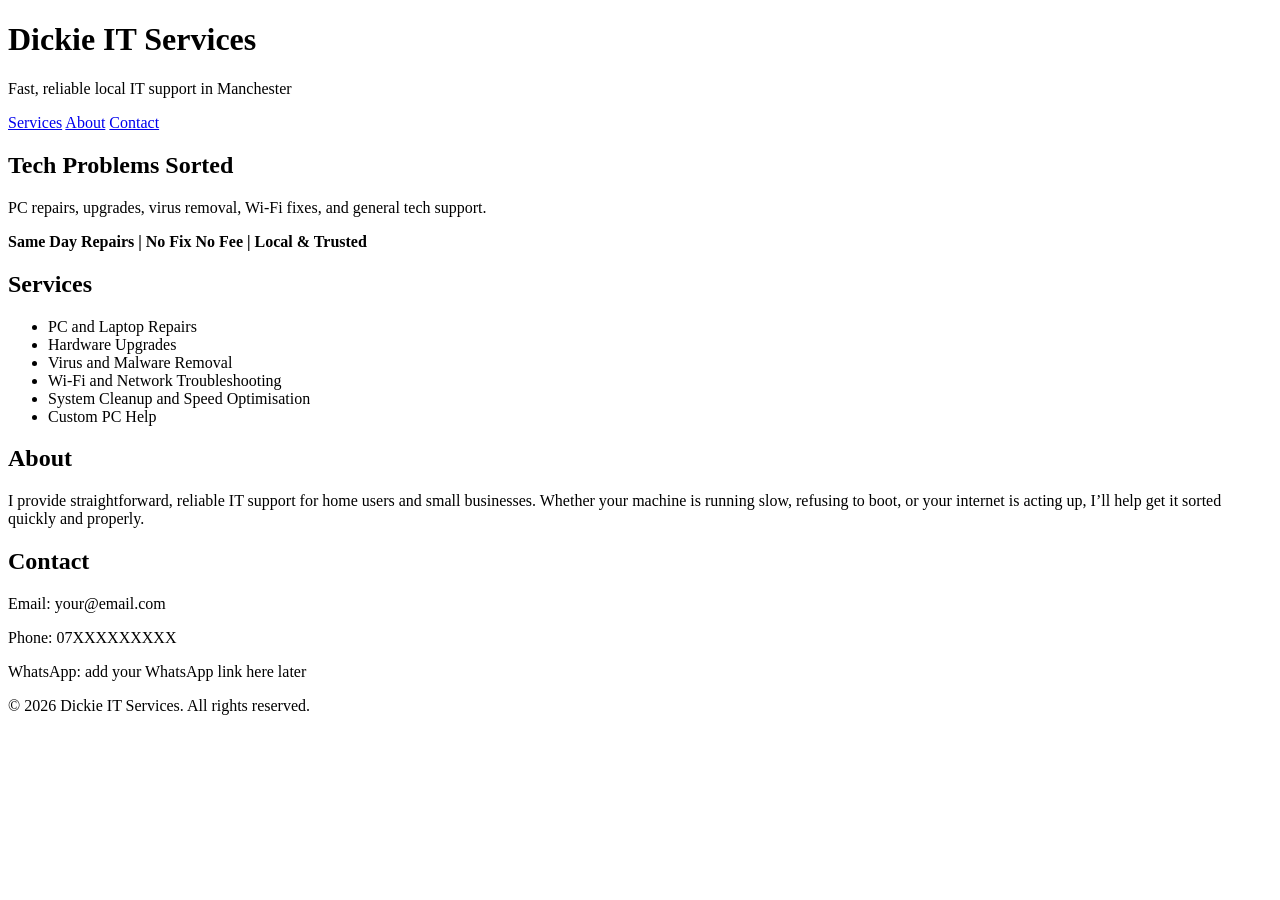
==== index.html @ 8aa9cd37 "Add files via upload" ====
<!DOCTYPE html>
<html lang="en">
<head>
    <meta charset="UTF-8">
    <meta name="viewport" content="width=device-width, initial-scale=1.0">
    <title>Dickie IT Services</title>
    <link rel="stylesheet" href="style.css">
</head>
<body>

    <header>
        <h1>Dickie IT Services</h1>
        <p>Fast, reliable local IT support in Manchester</p>
    </header>

    <nav>
        <a href="#services">Services</a>
        <a href="#about">About</a>
        <a href="#contact">Contact</a>
    </nav>

    <section class="hero">
        <h2>Tech Problems Sorted</h2>
        <p>PC repairs, upgrades, virus removal, Wi-Fi fixes, and general tech support.</p>
        <p><strong>Same Day Repairs | No Fix No Fee | Local & Trusted</strong></p>
    </section>

    <section id="services">
        <h2>Services</h2>
        <ul>
            <li>PC and Laptop Repairs</li>
            <li>Hardware Upgrades</li>
            <li>Virus and Malware Removal</li>
            <li>Wi-Fi and Network Troubleshooting</li>
            <li>System Cleanup and Speed Optimisation</li>
            <li>Custom PC Help</li>
        </ul>
    </section>

    <section id="about">
        <h2>About</h2>
        <p>
            I provide straightforward, reliable IT support for home users and small businesses.
            Whether your machine is running slow, refusing to boot, or your internet is acting up,
            I’ll help get it sorted quickly and properly.
        </p>
    </section>

    <section id="contact">
        <h2>Contact</h2>
        <p>Email: your@email.com</p>
        <p>Phone: 07XXXXXXXXX</p>
        <p>WhatsApp: add your WhatsApp link here later</p>
    </section>

    <footer>
        <p>© 2026 Dickie IT Services. All rights reserved.</p>
    </footer>

    <script src="script.js"></script>
</body>
</html>
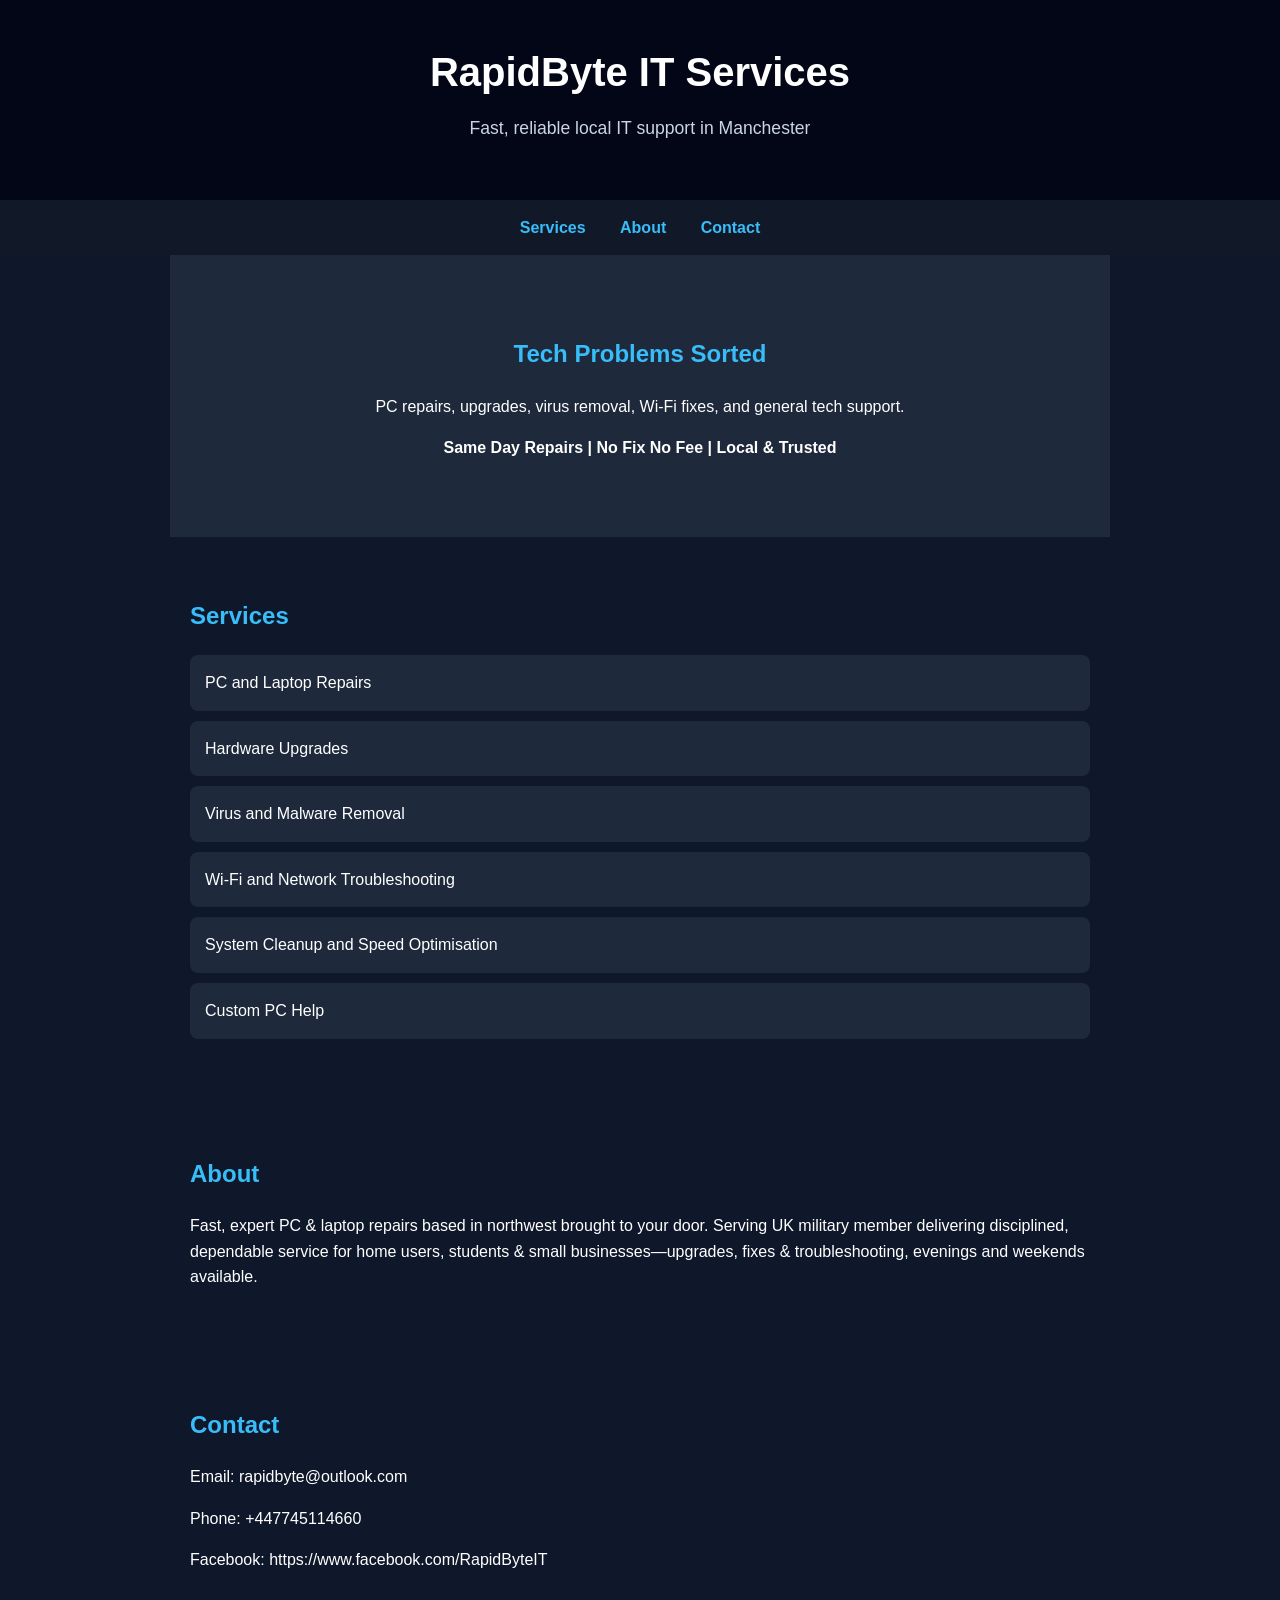
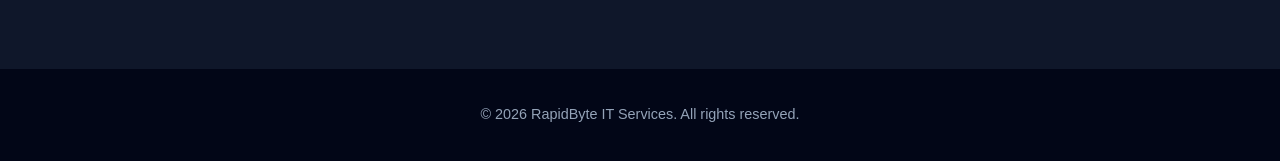
==== commit bdcfc14a: "Add files via upload" ====
--- a/index.html
+++ b/index.html
@@ -3,13 +3,13 @@
 <head>
     <meta charset="UTF-8">
     <meta name="viewport" content="width=device-width, initial-scale=1.0">
-    <title>Dickie IT Services</title>
+    <title>RapidByte IT Services</title>
     <link rel="stylesheet" href="style.css">
 </head>
 <body>
 
     <header>
-        <h1>Dickie IT Services</h1>
+        <h1>RapidByte IT Services</h1>
         <p>Fast, reliable local IT support in Manchester</p>
     </header>
 
@@ -40,21 +40,22 @@
     <section id="about">
         <h2>About</h2>
         <p>
-            I provide straightforward, reliable IT support for home users and small businesses.
-            Whether your machine is running slow, refusing to boot, or your internet is acting up,
-            I’ll help get it sorted quickly and properly.
+            Fast, expert PC & laptop repairs based in northwest brought to your door. 
+            Serving UK military member delivering disciplined, dependable service for home users, 
+            students & small businesses—upgrades, fixes & troubleshooting, evenings and weekends available.
+
         </p>
     </section>
 
-    <section id="contact">
+    <section id="contact us">
         <h2>Contact</h2>
-        <p>Email: your@email.com</p>
-        <p>Phone: 07XXXXXXXXX</p>
-        <p>WhatsApp: add your WhatsApp link here later</p>
+        <p>Email: rapidbyte@outlook.com</p>
+        <p>Phone: +447745114660</p>
+        <p>Facebook: https://www.facebook.com/RapidByteIT</p>
     </section>
 
     <footer>
-        <p>© 2026 Dickie IT Services. All rights reserved.</p>
+        <p>© 2026 RapidByte IT Services. All rights reserved.</p>
     </footer>
 
     <script src="script.js"></script>
--- a/style.css
+++ b/style.css
@@ -0,0 +1,83 @@
+body {
+    margin: 0;
+    font-family: Arial, sans-serif;
+    background-color: #0f172a;
+    color: white;
+    line-height: 1.6;
+}
+
+header {
+    background-color: #020617;
+    text-align: center;
+    padding: 40px 20px;
+}
+
+header h1 {
+    margin: 0;
+    font-size: 2.5rem;
+}
+
+header p {
+    margin-top: 10px;
+    font-size: 1.1rem;
+    color: #cbd5e1;
+}
+
+nav {
+    background-color: #111827;
+    text-align: center;
+    padding: 15px;
+}
+
+nav a {
+    color: #38bdf8;
+    text-decoration: none;
+    margin: 0 15px;
+    font-weight: bold;
+}
+
+nav a:hover {
+    text-decoration: underline;
+}
+
+.hero {
+    text-align: center;
+    padding: 60px 20px;
+    background-color: #1e293b;
+}
+
+section {
+    padding: 40px 20px;
+    max-width: 900px;
+    margin: auto;
+}
+
+h2 {
+    color: #38bdf8;
+    margin-bottom: 20px;
+}
+
+ul {
+    list-style: none;
+    padding: 0;
+}
+
+ul li {
+    background-color: #1e293b;
+    margin: 10px 0;
+    padding: 15px;
+    border-radius: 8px;
+}
+
+#contact p {
+    margin: 8px 0;
+}
+
+footer {
+    background-color: #020617;
+    text-align: center;
+    padding: 20px;
+    margin-top: 40px;
+    color: #94a3b8;
+    font-size: 0.9rem;
+}
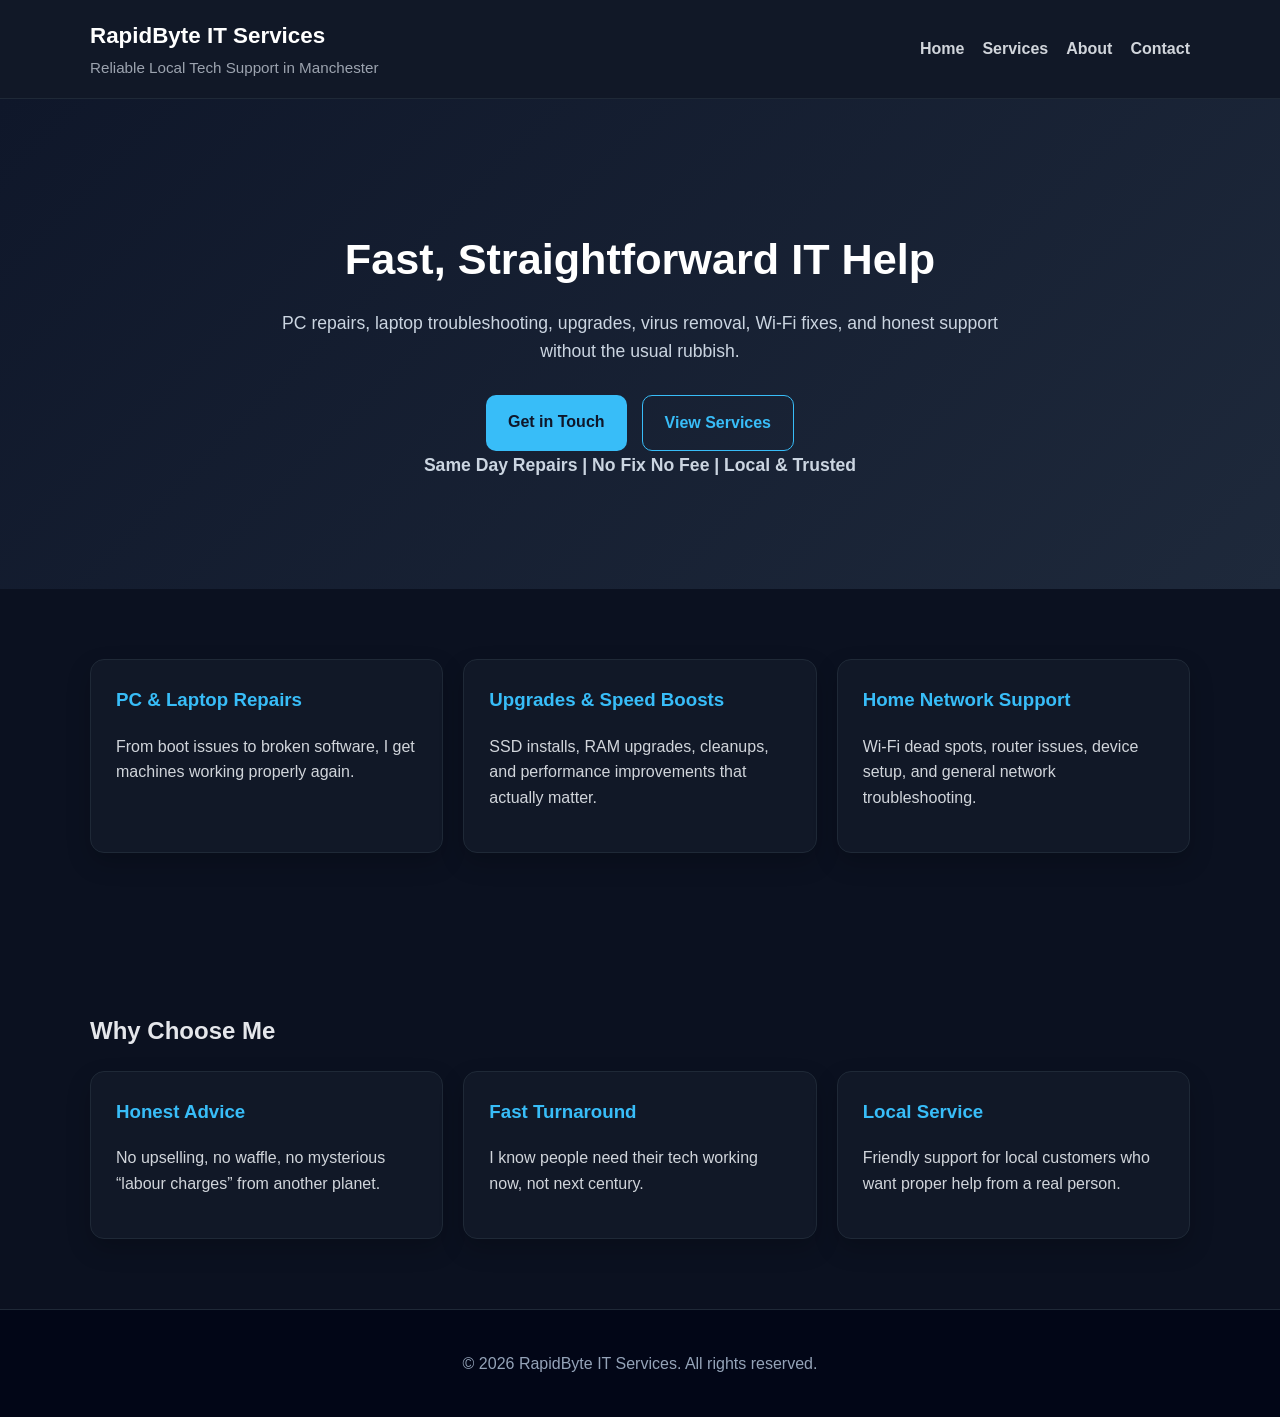
==== commit 333ed22c: "new" ====
--- a/index.html
+++ b/index.html
@@ -3,59 +3,85 @@
 <head>
     <meta charset="UTF-8">
     <meta name="viewport" content="width=device-width, initial-scale=1.0">
-    <title>RapidByte IT Services</title>
+    <title>RapidByte IT Services | Home</title>
     <link rel="stylesheet" href="style.css">
 </head>
 <body>
 
-    <header>
-        <h1>RapidByte IT Services</h1>
-        <p>Fast, reliable local IT support in Manchester</p>
+    <header class="site-header">
+        <div class="container nav-container">
+            <div class="brand">
+                <div>
+                    <h1>RapidByte IT Services</h1>
+                    <p class="tagline">Reliable Local Tech Support in Manchester</p>
+                </div>
+            </div>
+
+            <nav>
+                <a href="index.html">Home</a>
+                <a href="services.html">Services</a>
+                <a href="about.html">About</a>
+                <a href="contact.html">Contact</a>
+            </nav>
+        </div>
     </header>
 
-    <nav>
-        <a href="#services">Services</a>
-        <a href="#about">About</a>
-        <a href="#contact">Contact</a>
-    </nav>
-
     <section class="hero">
-        <h2>Tech Problems Sorted</h2>
-        <p>PC repairs, upgrades, virus removal, Wi-Fi fixes, and general tech support.</p>
-        <p><strong>Same Day Repairs | No Fix No Fee | Local & Trusted</strong></p>
+        <div class="container">
+            <h2>Fast, Straightforward IT Help</h2>
+            <p>
+                PC repairs, laptop troubleshooting, upgrades, virus removal, Wi-Fi fixes,
+                and honest support without the usual rubbish.
+            </p>
+            <div class="hero-buttons">
+                <a href="contact.html" class="btn btn-primary">Get in Touch</a>
+                <a href="services.html" class="btn btn-secondary">View Services</a>
+            </div>
+            <p class="trust-text">Same Day Repairs | No Fix No Fee | Local & Trusted</p>
+        </div>
     </section>
 
-    <section id="services">
-        <h2>Services</h2>
-        <ul>
-            <li>PC and Laptop Repairs</li>
-            <li>Hardware Upgrades</li>
-            <li>Virus and Malware Removal</li>
-            <li>Wi-Fi and Network Troubleshooting</li>
-            <li>System Cleanup and Speed Optimisation</li>
-            <li>Custom PC Help</li>
-        </ul>
+    <section class="features">
+        <div class="container card-grid">
+            <div class="card">
+                <h3>PC & Laptop Repairs</h3>
+                <p>From boot issues to broken software, I get machines working properly again.</p>
+            </div>
+            <div class="card">
+                <h3>Upgrades & Speed Boosts</h3>
+                <p>SSD installs, RAM upgrades, cleanups, and performance improvements that actually matter.</p>
+            </div>
+            <div class="card">
+                <h3>Home Network Support</h3>
+                <p>Wi-Fi dead spots, router issues, device setup, and general network troubleshooting.</p>
+            </div>
+        </div>
     </section>
 
-    <section id="about">
-        <h2>About</h2>
-        <p>
-            Fast, expert PC & laptop repairs based in northwest brought to your door. 
-            Serving UK military member delivering disciplined, dependable service for home users, 
-            students & small businesses—upgrades, fixes & troubleshooting, evenings and weekends available.
-
-        </p>
-    </section>
-
-    <section id="contact us">
-        <h2>Contact</h2>
-        <p>Email: rapidbyte@outlook.com</p>
-        <p>Phone: +447745114660</p>
-        <p>Facebook: https://www.facebook.com/RapidByteIT</p>
+    <section class="why-choose">
+        <div class="container">
+            <h2>Why Choose Me</h2>
+            <div class="card-grid">
+                <div class="card">
+                    <h3>Honest Advice</h3>
+                    <p>No upselling, no waffle, no mysterious “labour charges” from another planet.</p>
+                </div>
+                <div class="card">
+                    <h3>Fast Turnaround</h3>
+                    <p>I know people need their tech working now, not next century.</p>
+                </div>
+                <div class="card">
+                    <h3>Local Service</h3>
+                    <p>Friendly support for local customers who want proper help from a real person.</p>
+                </div>
+            </div>
+        </div>
     </section>
 
     <footer>
-        <p>© 2026 RapidByte IT Services. All rights reserved.</p>
+        <div class="container">
+            <p>© 2026 RapidByte IT Services. All rights reserved.</p>
+        </div>
     </footer>
 
     <script src="script.js"></script>
--- a/style.css
+++ b/style.css
@@ -1,83 +1,205 @@
+* {
+    box-sizing: border-box;
+}
+
 body {
     margin: 0;
     font-family: Arial, sans-serif;
-    background-color: #0f172a;
+    background: #0b1120;
+    color: #e5e7eb;
+    line-height: 1.6;
+}
+
+.container {
+    width: 90%;
+    max-width: 1100px;
+    margin: 0 auto;
+}
+
+.site-header {
+    background: #111827;
+    border-bottom: 1px solid #1f2937;
+    position: sticky;
+    top: 0;
+    z-index: 1000;
+}
+
+.nav-container {
+    display: flex;
+    justify-content: space-between;
+    align-items: center;
+    gap: 20px;
+    padding: 18px 0;
+    flex-wrap: wrap;
+}
+
+.brand {
+    display: flex;
+    align-items: center;
+    gap: 15px;
+}
+
+.logo {
+    width: 60px;
+    height: 60px;
+    object-fit: contain;
+    background: white;
+    padding: 6px;
+    border-radius: 12px;
+}
+
+.brand h1 {
+    margin: 0;
+    font-size: 1.4rem;
+    color: #ffffff;
+}
+
+.tagline {
+    margin: 2px 0 0;
+    color: #9ca3af;
+    font-size: 0.95rem;
+}
+
+nav {
+    display: flex;
+    gap: 18px;
+    flex-wrap: wrap;
+}
+
+nav a {
+    color: #d1d5db;
+    text-decoration: none;
+    font-weight: 600;
+    transition: 0.3s;
+}
+
+nav a:hover {
+    color: #38bdf8;
+}
+
+.hero {
+    padding: 90px 0;
+    text-align: center;
+    background: linear-gradient(135deg, #0f172a, #1e293b);
+}
+
+.hero h2 {
+    font-size: 2.7rem;
+    margin-bottom: 15px;
     color: white;
-    line-height: 1.6;
-}
-
-header {
-    background-color: #020617;
+}
+
+.hero p {
+    max-width: 750px;
+    margin: 0 auto 20px;
+    color: #cbd5e1;
+    font-size: 1.1rem;
+}
+
+.hero-buttons {
+    margin-top: 30px;
+    display: flex;
+    justify-content: center;
+    gap: 15px;
+    flex-wrap: wrap;
+}
+
+.btn {
+    display: inline-block;
+    padding: 14px 22px;
+    border-radius: 10px;
+    text-decoration: none;
+    font-weight: 700;
+    transition: 0.3s;
+}
+
+.btn-primary {
+    background: #38bdf8;
+    color: #0f172a;
+}
+
+.btn-primary:hover {
+    background: #0ea5e9;
+}
+
+.btn-secondary {
+    border: 1px solid #38bdf8;
+    color: #38bdf8;
+}
+
+.btn-secondary:hover {
+    background: #38bdf8;
+    color: #0f172a;
+}
+
+.trust-text {
+    margin-top: 25px;
+    font-weight: bold;
+    color: #93c5fd;
+}
+
+section {
+    padding: 70px 0;
+}
+
+.page-banner {
+    background: #111827;
     text-align: center;
-    padding: 40px 20px;
-}
-
-header h1 {
+    padding: 60px 0;
+    border-bottom: 1px solid #1f2937;
+}
+
+.page-banner h2 {
+    margin: 0 0 10px;
+    font-size: 2.2rem;
+    color: white;
+}
+
+.page-banner p {
+    color: #9ca3af;
     margin: 0;
-    font-size: 2.5rem;
-}
-
-header p {
-    margin-top: 10px;
-    font-size: 1.1rem;
-    color: #cbd5e1;
-}
-
-nav {
-    background-color: #111827;
+}
+
+.card-grid {
+    display: grid;
+    grid-template-columns: repeat(auto-fit, minmax(260px, 1fr));
+    gap: 20px;
+}
+
+.card,
+.about-box,
+.contact-box {
+    background: #111827;
+    border: 1px solid #1f2937;
+    border-radius: 14px;
+    padding: 25px;
+    box-shadow: 0 10px 25px rgba(0, 0, 0, 0.2);
+}
+
+.card h3 {
+    margin-top: 0;
+    color: #38bdf8;
+}
+
+.card p,
+.about-box p,
+.contact-box p {
+    color: #d1d5db;
+}
+
+.contact-box a {
+    color: #38bdf8;
+    text-decoration: none;
+}
+
+.contact-box a:hover {
+    text-decoration: underline;
+}
+
+footer {
+    background: #020617;
+    border-top: 1px solid #1f2937;
     text-align: center;
-    padding: 15px;
-}
-
-nav a {
-    color: #38bdf8;
-    text-decoration: none;
-    margin: 0 15px;
-    font-weight: bold;
-}
-
-nav a:hover {
-    text-decoration: underline;
-}
-
-.hero {
-    text-align: center;
-    padding: 60px 20px;
-    background-color: #1e293b;
-}
-
-section {
-    padding: 40px 20px;
-    max-width: 900px;
-    margin: auto;
-}
-
-h2 {
-    color: #38bdf8;
-    margin-bottom: 20px;
-}
-
-ul {
-    list-style: none;
-    padding: 0;
-}
-
-ul li {
-    background-color: #1e293b;
-    margin: 10px 0;
-    padding: 15px;
-    border-radius: 8px;
-}
-
-#contact p {
-    margin: 8px 0;
-}
-
-footer {
-    background-color: #020617;
-    text-align: center;
-    padding: 20px;
-    margin-top: 40px;
+    padding: 25px 0;
     color: #94a3b8;
-    font-size: 0.9rem;
 }
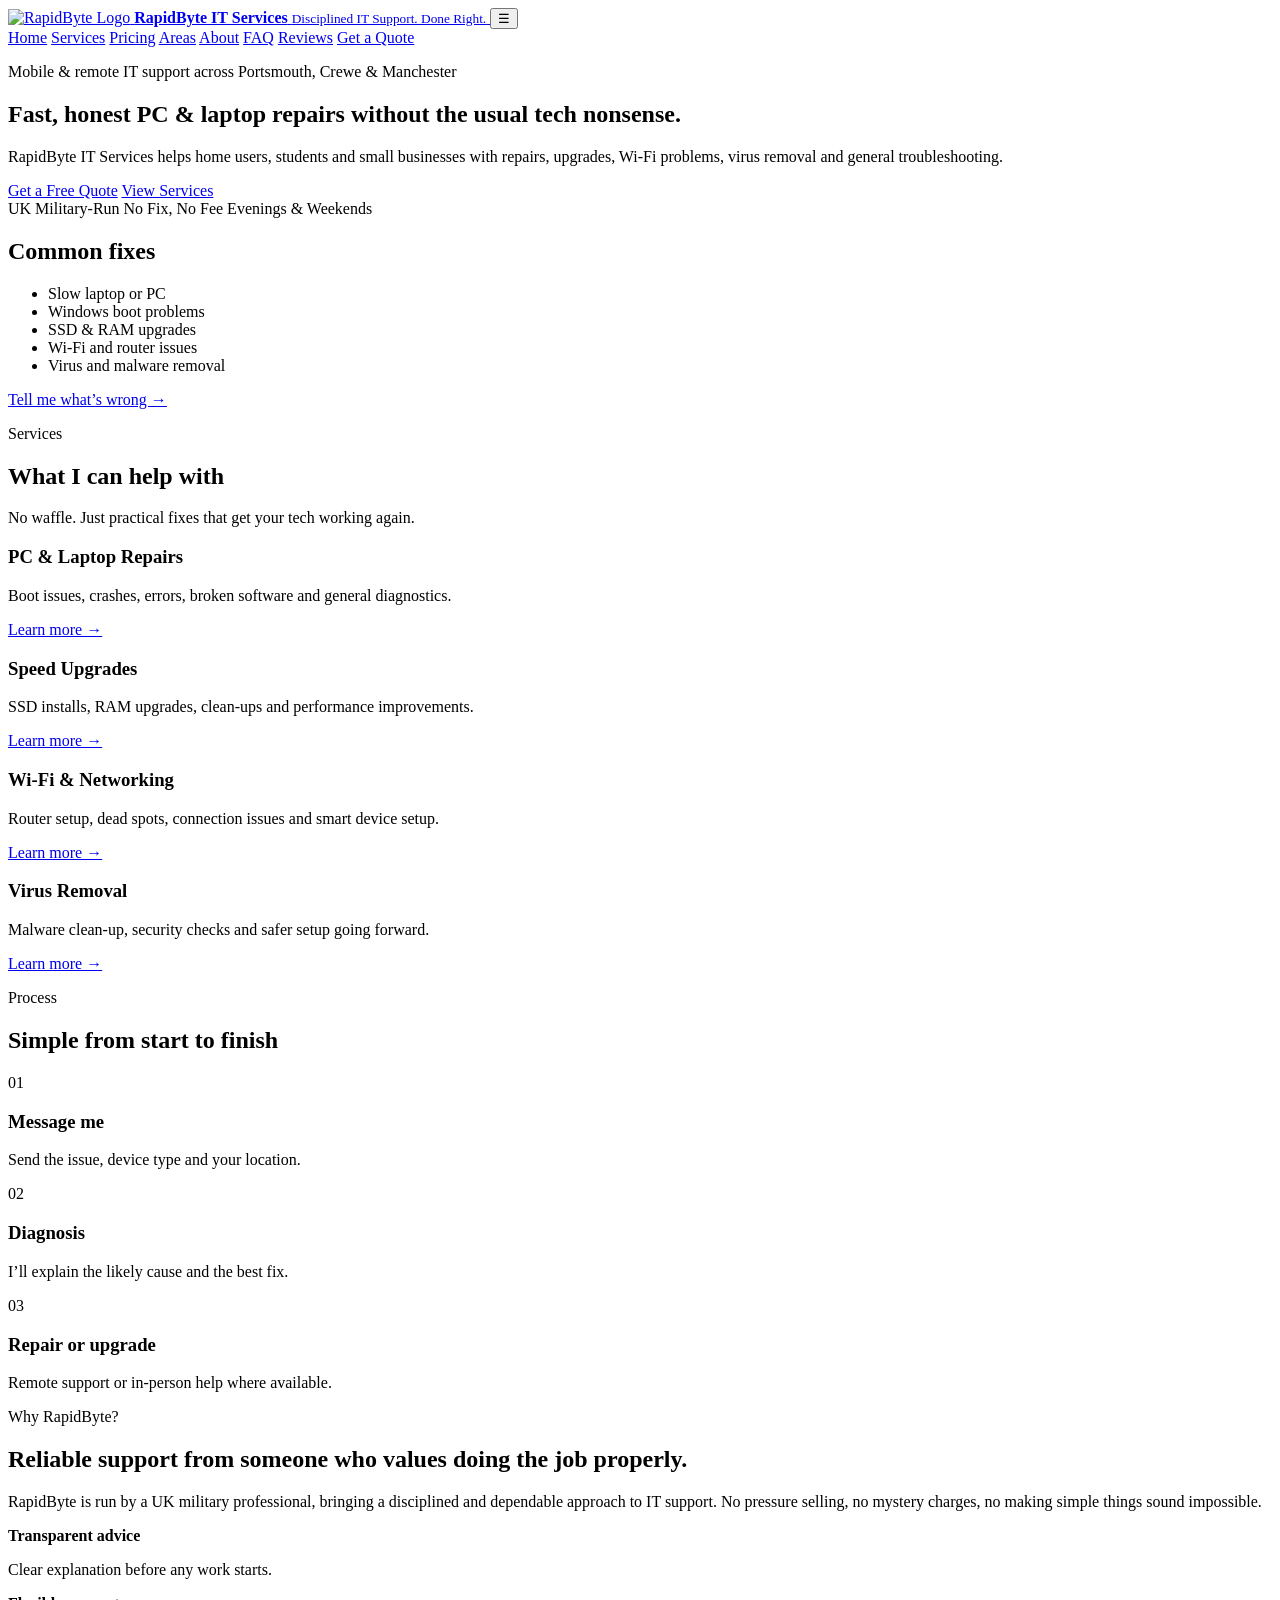
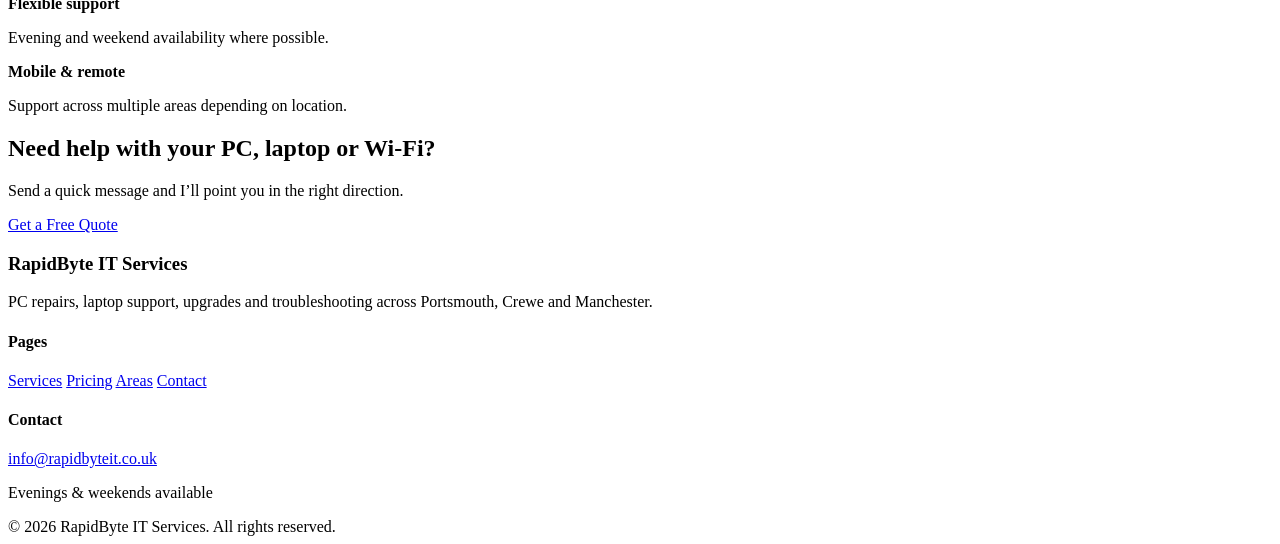
==== commit 11dc8175: "Add files via upload" ====
--- a/index.html
+++ b/index.html
@@ -1,89 +1,201 @@
 <!DOCTYPE html>
 <html lang="en">
 <head>
-    <meta charset="UTF-8">
-    <meta name="viewport" content="width=device-width, initial-scale=1.0">
-    <title>RapidByte IT Services | Home</title>
-    <link rel="stylesheet" href="style.css">
+  <meta charset="UTF-8" />
+  <meta name="viewport" content="width=device-width, initial-scale=1.0" />
+  <meta name="description" content="RapidByte IT Services provides PC repairs, laptop repairs, upgrades, Wi-Fi support and honest IT help across Portsmouth, Crewe and Manchester." />
+  <title>RapidByte IT Services | PC & Laptop Repairs</title>
+  <link rel="stylesheet" href="css/style.css" />
+  <script defer src="js/main.js"></script>
+  
 </head>
 <body>
 
-    <header class="site-header">
-        <div class="container nav-container">
-            <div class="brand">
-                <div>
-                    <h1>RapidByte IT Services</h1>
-                    <p class="tagline">Reliable Local Tech Support in Manchester</p>
-                </div>
-            </div>
-
-            <nav>
-                <a href="index.html">Home</a>
-                <a href="services.html">Services</a>
-                <a href="about.html">About</a>
-                <a href="contact.html">Contact</a>
-            </nav>
-        </div>
-    </header>
-
-    <section class="hero">
-        <div class="container">
-            <h2>Fast, Straightforward IT Help</h2>
-            <p>
-                PC repairs, laptop troubleshooting, upgrades, virus removal, Wi-Fi fixes,
-                and honest support without the usual rubbish.
-            </p>
-            <div class="hero-buttons">
-                <a href="contact.html" class="btn btn-primary">Get in Touch</a>
-                <a href="services.html" class="btn btn-secondary">View Services</a>
-            </div>
-            <p class="trust-text">Same Day Repairs | No Fix No Fee | Local & Trusted</p>
-        </div>
-    </section>
-
-    <section class="features">
-        <div class="container card-grid">
-            <div class="card">
-                <h3>PC & Laptop Repairs</h3>
-                <p>From boot issues to broken software, I get machines working properly again.</p>
-            </div>
-            <div class="card">
-                <h3>Upgrades & Speed Boosts</h3>
-                <p>SSD installs, RAM upgrades, cleanups, and performance improvements that actually matter.</p>
-            </div>
-            <div class="card">
-                <h3>Home Network Support</h3>
-                <p>Wi-Fi dead spots, router issues, device setup, and general network troubleshooting.</p>
-            </div>
-        </div>
-    </section>
-
-    <section class="why-choose">
-        <div class="container">
-            <h2>Why Choose Me</h2>
-            <div class="card-grid">
-                <div class="card">
-                    <h3>Honest Advice</h3>
-                    <p>No upselling, no waffle, no mysterious “labour charges” from another planet.</p>
-                </div>
-                <div class="card">
-                    <h3>Fast Turnaround</h3>
-                    <p>I know people need their tech working now, not next century.</p>
-                </div>
-                <div class="card">
-                    <h3>Local Service</h3>
-                    <p>Friendly support for local customers who want proper help from a real person.</p>
-                </div>
-            </div>
-        </div>
-    </section>
-
-    <footer>
-        <div class="container">
-            <p>© 2026 RapidByte IT Services. All rights reserved.</p>
-        </div>
-    </footer>
-
-    <script src="script.js"></script>
+<header class="site-header">
+  <div class="container nav-wrap">
+    <a href="index.html" class="brand">
+  <img src="images/logo.png" alt="RapidByte Logo" style="height:80px;">
+      <span>
+        <strong>RapidByte IT Services</strong>
+        <small>Disciplined IT Support. Done Right.</small>
+      </span>
+    </a>
+
+    <button class="menu-toggle" id="menuToggle">☰</button>
+
+    <nav class="site-nav" id="siteNav">
+      <a href="index.html" class="active">Home</a>
+      <a href="services.html">Services</a>
+      <a href="pricing.html">Pricing</a>
+      <a href="areas.html">Areas</a>
+      <a href="about.html">About</a>
+      <a href="faq.html">FAQ</a>
+      <a href="reviews.html">Reviews</a>
+      <a href="contact.html" class="nav-cta">Get a Quote</a>
+    </nav>
+  </div>
+</header>
+
+<main>
+
+<section class="hero">
+  <div class="container hero-grid">
+    <div class="hero-copy">
+      <p class="eyebrow">Mobile & remote IT support across Portsmouth, Crewe & Manchester</p>
+      <h1>Fast, honest PC & laptop repairs without the usual tech nonsense.</h1>
+      <p class="hero-text">
+        RapidByte IT Services helps home users, students and small businesses with repairs,
+        upgrades, Wi-Fi problems, virus removal and general troubleshooting.
+      </p>
+
+      <div class="hero-actions">
+        <a href="contact.html" class="btn btn-primary">Get a Free Quote</a>
+        <a href="services.html" class="btn btn-secondary">View Services</a>
+      </div>
+
+      <div class="trust-row">
+        <span>UK Military-Run</span>
+        <span>No Fix, No Fee</span>
+        <span>Evenings & Weekends</span>
+      </div>
+    </div>
+
+    <div class="hero-card">
+      <h2>Common fixes</h2>
+      <ul>
+        <li>Slow laptop or PC</li>
+        <li>Windows boot problems</li>
+        <li>SSD & RAM upgrades</li>
+        <li>Wi-Fi and router issues</li>
+        <li>Virus and malware removal</li>
+      </ul>
+      <a href="contact.html" class="mini-link">Tell me what’s wrong →</a>
+    </div>
+  </div>
+</section>
+
+<section class="section">
+  <div class="container">
+    <div class="section-head">
+      <p class="eyebrow">Services</p>
+      <h2>What I can help with</h2>
+      <p>No waffle. Just practical fixes that get your tech working again.</p>
+    </div>
+
+    <div class="card-grid four">
+      <article class="card">
+        <h3>PC & Laptop Repairs</h3>
+        <p>Boot issues, crashes, errors, broken software and general diagnostics.</p>
+        <a href="services.html#repairs">Learn more →</a>
+      </article>
+
+      <article class="card">
+        <h3>Speed Upgrades</h3>
+        <p>SSD installs, RAM upgrades, clean-ups and performance improvements.</p>
+        <a href="services.html#upgrades">Learn more →</a>
+      </article>
+
+      <article class="card">
+        <h3>Wi-Fi & Networking</h3>
+        <p>Router setup, dead spots, connection issues and smart device setup.</p>
+        <a href="services.html#networking">Learn more →</a>
+      </article>
+
+      <article class="card">
+        <h3>Virus Removal</h3>
+        <p>Malware clean-up, security checks and safer setup going forward.</p>
+        <a href="services.html#virus">Learn more →</a>
+      </article>
+    </div>
+  </div>
+</section>
+
+<section class="section alt">
+  <div class="container">
+    <div class="section-head">
+      <p class="eyebrow">Process</p>
+      <h2>Simple from start to finish</h2>
+    </div>
+
+    <div class="steps">
+      <div class="step">
+        <span>01</span>
+        <h3>Message me</h3>
+        <p>Send the issue, device type and your location.</p>
+      </div>
+      <div class="step">
+        <span>02</span>
+        <h3>Diagnosis</h3>
+        <p>I’ll explain the likely cause and the best fix.</p>
+      </div>
+      <div class="step">
+        <span>03</span>
+        <h3>Repair or upgrade</h3>
+        <p>Remote support or in-person help where available.</p>
+      </div>
+    </div>
+  </div>
+</section>
+
+<section class="section">
+  <div class="container split">
+    <div>
+      <p class="eyebrow">Why RapidByte?</p>
+      <h2>Reliable support from someone who values doing the job properly.</h2>
+      <p>
+        RapidByte is run by a UK military professional, bringing a disciplined and dependable
+        approach to IT support. No pressure selling, no mystery charges, no making simple things sound impossible.
+      </p>
+    </div>
+
+    <div class="feature-list">
+      <div>
+        <strong>Transparent advice</strong>
+        <p>Clear explanation before any work starts.</p>
+      </div>
+      <div>
+        <strong>Flexible support</strong>
+        <p>Evening and weekend availability where possible.</p>
+      </div>
+      <div>
+        <strong>Mobile & remote</strong>
+        <p>Support across multiple areas depending on location.</p>
+      </div>
+    </div>
+  </div>
+</section>
+
+<section class="cta-band">
+  <div class="container cta-content">
+    <h2>Need help with your PC, laptop or Wi-Fi?</h2>
+    <p>Send a quick message and I’ll point you in the right direction.</p>
+    <a href="contact.html" class="btn btn-primary">Get a Free Quote</a>
+  </div>
+</section>
+
+</main>
+
+<footer class="site-footer">
+  <div class="container footer-grid">
+    <div>
+      <h3>RapidByte IT Services</h3>
+      <p>PC repairs, laptop support, upgrades and troubleshooting across Portsmouth, Crewe and Manchester.</p>
+    </div>
+    <div>
+      <h4>Pages</h4>
+      <a href="services.html">Services</a>
+      <a href="pricing.html">Pricing</a>
+      <a href="areas.html">Areas</a>
+      <a href="contact.html">Contact</a>
+    </div>
+    <div>
+      <h4>Contact</h4>
+      <a href="mailto:info@rapidbyteit.co.uk">info@rapidbyteit.co.uk</a>
+      <p>Evenings & weekends available</p>
+    </div>
+  </div>
+  <div class="footer-bottom">© 2026 RapidByte IT Services. All rights reserved.</div>
+</footer>
+
 </body>
 </html>
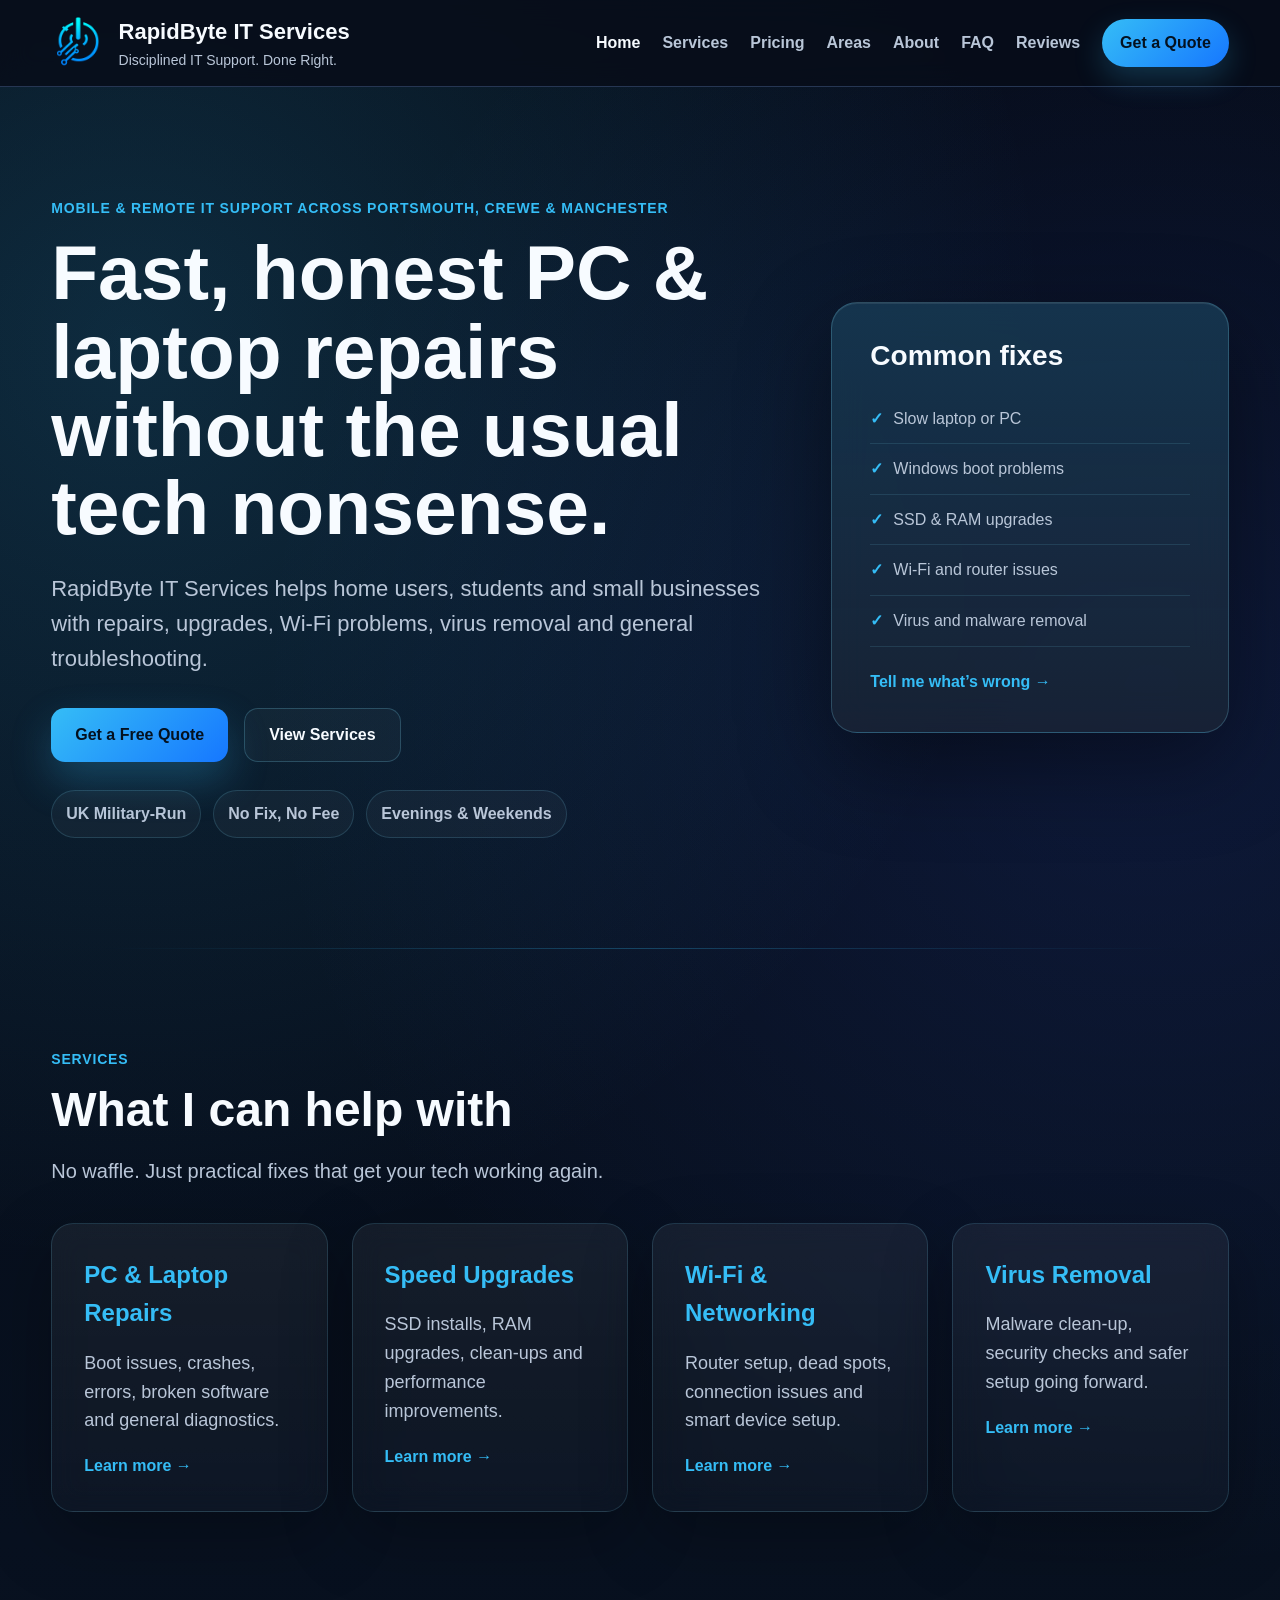
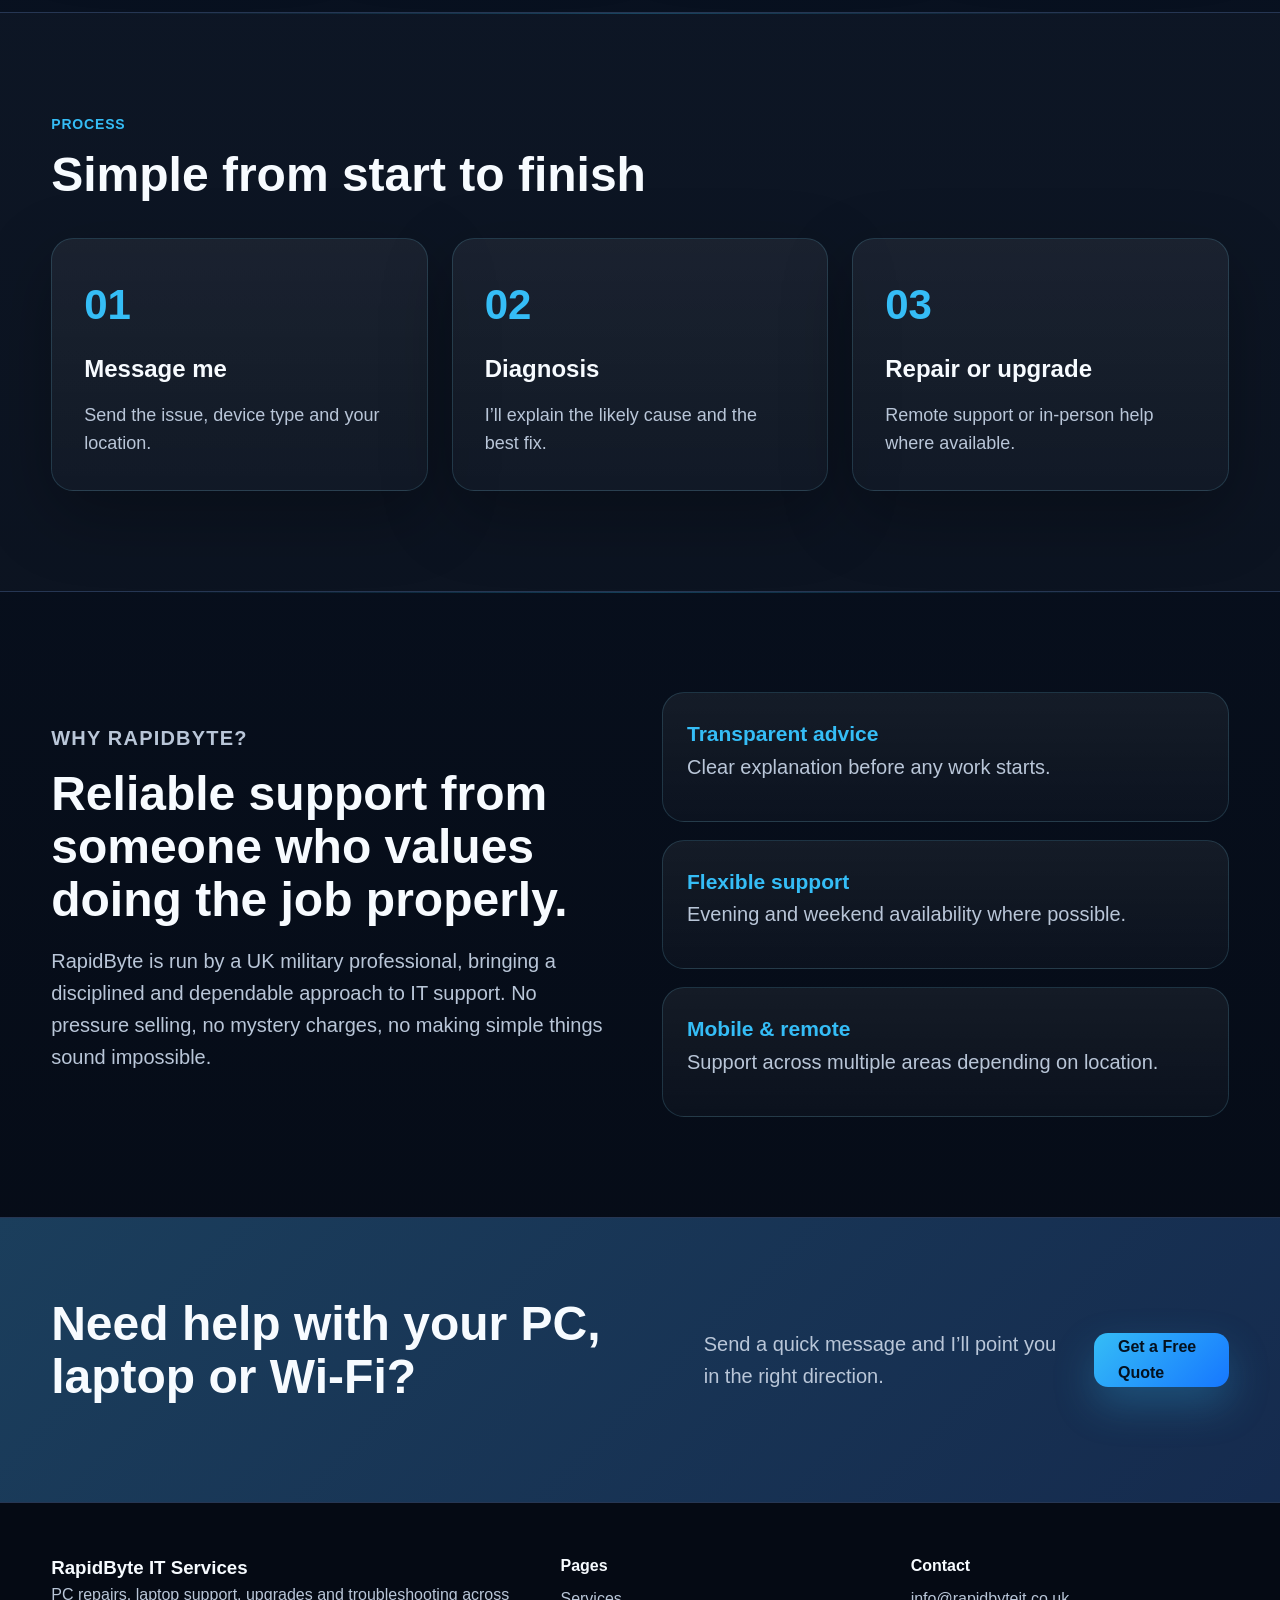
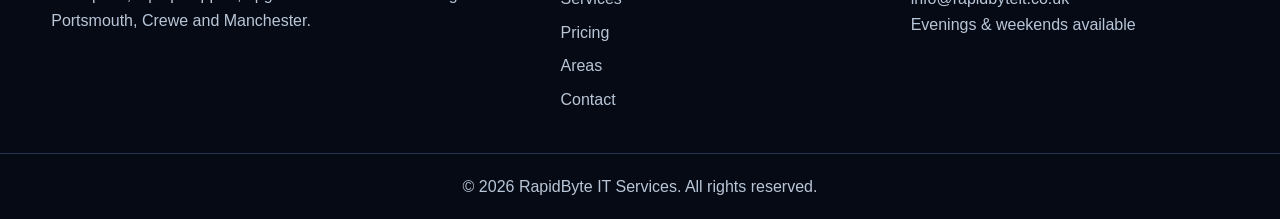
==== commit 6a3403d3: "Add files via upload" ====
--- a/index.html
+++ b/index.html
@@ -14,7 +14,7 @@
 <header class="site-header">
   <div class="container nav-wrap">
     <a href="index.html" class="brand">
-  <img src="images/logo.png" alt="RapidByte Logo" style="height:80px;">
+  <img src="images/logo.png" alt="RapidByte logo" style="height:80px;">
       <span>
         <strong>RapidByte IT Services</strong>
         <small>Disciplined IT Support. Done Right.</small>
--- a/css/style.css
+++ b/css/style.css
@@ -0,0 +1,789 @@
+:root {
+  --bg: #050a14;
+  --bg-soft: #0d1526;
+  --panel: rgba(17, 27, 46, 0.82);
+  --panel-2: #15223a;
+  --border: #263653;
+  --text: #f7fbff;
+  --muted: #b9c6d8;
+  --accent: #35bdf6;
+  --accent-2: #7ee1ff;
+  --radius: 22px;
+  --shadow: 0 24px 70px rgba(0, 0, 0, 0.28);
+}
+
+* {
+  box-sizing: border-box;
+  margin: 0;
+  padding: 0;
+}
+
+html {
+  scroll-behavior: smooth;
+}
+
+body {
+  font-family: Arial, Helvetica, sans-serif;
+  background:
+    radial-gradient(circle at 10% 10%, rgba(53, 189, 246, 0.18), transparent 28%),
+    radial-gradient(circle at 90% 20%, rgba(58, 99, 255, 0.14), transparent 30%),
+    linear-gradient(180deg, #050a14 0%, #081120 45%, #050a14 100%);
+  color: var(--text);
+  line-height: 1.6;
+  overflow-x: hidden;
+}
+
+a {
+  color: inherit;
+  text-decoration: none;
+}
+
+.container {
+  width: min(92%, 1380px);
+  margin: 0 auto;
+}
+
+/* Header */
+
+.site-header {
+  position: sticky;
+  top: 0;
+  z-index: 100;
+  background: rgba(7, 13, 26, 0.88);
+  backdrop-filter: blur(14px);
+  border-bottom: 1px solid var(--border);
+}
+
+.nav-wrap {
+  min-height: 86px;
+  display: flex;
+  align-items: center;
+  justify-content: space-between;
+  gap: 28px;
+}
+
+.brand {
+  display: flex;
+  align-items: center;
+  gap: 14px;
+}
+
+.brand-mark {
+  width: 46px;
+  height: 46px;
+  display: grid;
+  place-items: center;
+  border-radius: 14px;
+  background: linear-gradient(135deg, var(--accent), #1677ff);
+  color: #03101c;
+  font-weight: 900;
+  box-shadow: 0 12px 30px rgba(53, 189, 246, 0.25);
+}
+
+.brand strong {
+  display: block;
+  font-size: 22px;
+}
+
+.brand small {
+  display: block;
+  color: var(--muted);
+  font-size: 14px;
+}
+
+.site-nav {
+  display: flex;
+  align-items: center;
+  gap: 22px;
+  font-weight: 700;
+}
+
+.site-nav a {
+  color: var(--muted);
+}
+
+.site-nav a:hover,
+.site-nav .active {
+  color: var(--text);
+}
+
+.nav-cta {
+  padding: 11px 18px;
+  border-radius: 999px;
+  background: linear-gradient(135deg, var(--accent), #1677ff);
+  color: #04111f !important;
+  box-shadow: 0 12px 30px rgba(53, 189, 246, 0.22);
+}
+
+.menu-toggle {
+  display: none;
+  background: none;
+  border: 1px solid var(--border);
+  color: var(--text);
+  padding: 8px 12px;
+  border-radius: 10px;
+  font-size: 24px;
+}
+
+/* Hero */
+
+.hero {
+  padding: 110px 0;
+}
+
+.hero-grid {
+  display: grid;
+  grid-template-columns: 1.3fr 0.7fr;
+  gap: 42px;
+  align-items: center;
+}
+
+.eyebrow {
+  color: var(--accent);
+  font-weight: 800;
+  letter-spacing: 0.06em;
+  text-transform: uppercase;
+  font-size: 14px;
+  margin-bottom: 14px;
+}
+
+h1 {
+  font-size: clamp(44px, 6vw, 78px);
+  line-height: 1.02;
+  max-width: 900px;
+  margin-bottom: 24px;
+}
+
+h2 {
+  font-size: clamp(32px, 4vw, 48px);
+  line-height: 1.1;
+  margin-bottom: 18px;
+}
+
+.hero-text {
+  font-size: 22px;
+  max-width: 780px;
+  color: var(--muted);
+  margin-bottom: 32px;
+}
+
+.hero-actions {
+  display: flex;
+  flex-wrap: wrap;
+  gap: 16px;
+  margin-bottom: 28px;
+}
+
+.stars {
+  color: #ffd166;
+  font-size: 22px;
+  letter-spacing: 2px;
+  margin-bottom: 14px;
+  position: relative;
+  z-index: 1;
+}
+
+.review-cta {
+  display: flex;
+  justify-content: space-between;
+  align-items: center;
+  gap: 40px;
+}
+
+.rating-badge {
+  display: inline-block;
+  background: rgba(255, 209, 102, 0.12);
+  color: #ffd166;
+  padding: 6px 12px;
+  border-radius: 999px;
+  font-size: 14px;
+  font-weight: 700;
+  margin-bottom: 12px;
+  border: 1px solid rgba(255, 209, 102, 0.25);
+}
+
+@media (max-width: 900px) {
+  .review-cta {
+    flex-direction: column;
+    text-align: center;
+  }
+
+  .review-button-wrap {
+    margin-top: 20px;
+  }
+}
+
+.review-card strong {
+  color: var(--accent);
+  position: relative;
+  z-index: 1;
+}
+
+.review-card .rating-badge {
+  margin-bottom: 18px;
+}
+
+.review-button-wrap {
+  display: flex;
+  align-items: center;
+  justify-content: center;
+  min-width: 260px;
+}
+
+.review-card strong {
+  color: var(--accent);
+  position: relative;
+  z-index: 1;
+}
+
+.btn {
+  display: inline-flex;
+  align-items: center;
+  justify-content: center;
+  min-height: 54px;
+  padding: 0 24px;
+  border-radius: 14px;
+  font-weight: 900;
+  transition: 0.2s ease;
+}
+
+.btn:active {
+  transform: scale(0.97);
+}
+
+.btn:hover {
+  transform: translateY(-2px);
+}
+
+.btn-primary {
+  background: linear-gradient(135deg, #35bdf6, #1677ff);
+  color: #04111f;
+  box-shadow: 0 18px 40px rgba(53, 189, 246, 0.25);
+  position: relative;
+  overflow: hidden;
+}
+
+.btn-primary::after {
+  content: "";
+  position: absolute;
+  top: 0;
+  left: -80%;
+  width: 50%;
+  height: 100%;
+  background: linear-gradient(90deg, transparent, rgba(255,255,255,0.35), transparent);
+  transform: skewX(-20deg);
+  transition: 0.5s;
+}
+
+.btn-primary:hover::after {
+  left: 130%;
+}
+
+.btn-secondary {
+  border: 1px solid rgba(126, 225, 255, 0.22);
+  background: rgba(255,255,255,0.03);
+  color: var(--text);
+}
+
+.btn-secondary:hover {
+  border-color: rgba(53,189,246,0.65);
+  background: rgba(53,189,246,0.08);
+}
+
+.trust-row {
+  display: flex;
+  flex-wrap: wrap;
+  gap: 12px;
+}
+
+.trust-row span {
+  border: 1px solid rgba(126, 225, 255, 0.16);
+  background: rgba(255,255,255,0.035);
+  padding: 10px 14px;
+  border-radius: 999px;
+  color: var(--muted);
+  font-weight: 700;
+}
+
+.hero-card {
+  background:
+    linear-gradient(180deg, rgba(53, 189, 246, 0.16), rgba(255,255,255,0.03)),
+    rgba(17, 27, 46, 0.82);
+  border: 1px solid rgba(126, 225, 255, 0.22);
+  border-radius: 26px;
+  padding: 38px;
+  box-shadow:
+    0 30px 90px rgba(0, 0, 0, 0.42),
+    inset 0 1px 0 rgba(255,255,255,0.08);
+  backdrop-filter: blur(18px);
+}
+
+.hero-card h2 {
+  font-size: 28px;
+}
+
+.hero-card ul {
+  list-style: none;
+  margin: 22px 0;
+}
+
+.hero-card li {
+  padding: 12px 0;
+  border-bottom: 1px solid rgba(126, 225, 255, 0.12);
+  color: var(--muted);
+}
+
+.hero-card li::before {
+  content: "✓";
+  color: var(--accent);
+  font-weight: 900;
+  margin-right: 10px;
+}
+
+.mini-link {
+  color: var(--accent);
+  font-weight: 900;
+}
+
+/* Trust Strip */
+
+.trust-strip {
+  padding: 28px 0;
+  background: rgba(255,255,255,0.025);
+  border-top: 1px solid var(--border);
+  border-bottom: 1px solid var(--border);
+}
+
+.trust-strip-grid {
+  display: grid;
+  grid-template-columns: repeat(4, 1fr);
+  gap: 18px;
+}
+
+.trust-strip-grid > div {
+  padding: 18px;
+  border-radius: 18px;
+  background: rgba(255,255,255,0.035);
+  border: 1px solid rgba(126,225,255,0.12);
+}
+
+.trust-strip strong {
+  display: block;
+  color: var(--accent);
+  font-size: 18px;
+}
+
+.trust-strip span {
+  color: var(--muted);
+  font-size: 15px;
+}
+
+/* Sections */
+
+.section {
+  padding: 100px 0;
+  position: relative;
+}
+
+.section::before {
+  content: "";
+  position: absolute;
+  top: 0;
+  left: 8%;
+  right: 8%;
+  height: 1px;
+  background: linear-gradient(90deg, transparent, rgba(53,189,246,0.28), transparent);
+}
+
+.alt {
+  background: rgba(255,255,255,0.025);
+  border-top: 1px solid var(--border);
+  border-bottom: 1px solid var(--border);
+}
+
+.section-head {
+  max-width: 760px;
+  margin-bottom: 36px;
+}
+
+.section-head p:last-child {
+  color: var(--muted);
+  font-size: 20px;
+}
+
+/* Cards */
+
+.card-grid {
+  display: grid;
+  gap: 24px;
+}
+
+.card-grid.four {
+  grid-template-columns: repeat(4, 1fr);
+}
+
+.card-grid.three {
+  grid-template-columns: repeat(3, 1fr);
+}
+
+.card-grid.two {
+  grid-template-columns: repeat(2, 1fr);
+}
+
+.card:hover {
+  transform: translateY(-7px) scale(1.01);
+  box-shadow:
+    0 30px 80px rgba(0, 0, 0, 0.4),
+    0 0 25px rgba(53,189,246,0.15);
+}
+
+.card:nth-child(1) { animation-delay: 0.1s; }
+.card:nth-child(2) { animation-delay: 0.2s; }
+.card:nth-child(3) { animation-delay: 0.3s; }
+.card:nth-child(4) { animation-delay: 0.4s; }
+
+.card {
+  min-height: 250px;
+  background: linear-gradient(180deg, rgba(255,255,255,0.06), rgba(255,255,255,0.025));
+  border: 1px solid rgba(126, 225, 255, 0.16);
+  border-radius: 22px;
+  padding: 32px;
+  box-shadow: 0 24px 70px rgba(0, 0, 0, 0.28);
+  backdrop-filter: blur(14px);
+  transition: 0.25s ease;
+  position: relative;
+  overflow: hidden;
+}
+
+.card::before {
+  content: "";
+  position: absolute;
+  inset: 0;
+  background: linear-gradient(135deg, rgba(53,189,246,0.14), transparent 45%);
+  opacity: 0;
+  transition: 0.25s ease;
+}
+
+.card:hover {
+  transform: translateY(-7px);
+  border-color: rgba(53, 189, 246, 0.65);
+}
+
+.card:hover::before {
+  opacity: 1;
+}
+
+.card h3,
+.card p,
+.card a {
+  position: relative;
+  z-index: 1;
+}
+
+.card h3 {
+  color: var(--accent);
+  font-size: 24px;
+  margin-bottom: 16px;
+}
+
+.card p {
+  color: var(--muted);
+  font-size: 18px;
+  margin-bottom: 18px;
+}
+
+.card a {
+  color: var(--accent);
+  font-weight: 900;
+}
+
+.card-icon {
+  display: inline-grid;
+  place-items: center;
+  width: 42px;
+  height: 42px;
+  margin-right: 10px;
+  border-radius: 12px;
+  background: rgba(53,189,246,0.12);
+  border: 1px solid rgba(53,189,246,0.25);
+}
+
+/* Steps */
+
+.steps {
+  display: grid;
+  grid-template-columns: repeat(3, 1fr);
+  gap: 24px;
+}
+
+.step {
+  background: linear-gradient(180deg, rgba(255,255,255,0.06), rgba(255,255,255,0.025));
+  border: 1px solid rgba(126, 225, 255, 0.16);
+  border-radius: 22px;
+  padding: 32px;
+  box-shadow: var(--shadow);
+}
+
+.step span {
+  display: inline-block;
+  color: var(--accent);
+  font-size: 42px;
+  font-weight: 900;
+  margin-bottom: 12px;
+}
+
+.step h3 {
+  font-size: 24px;
+  margin-bottom: 12px;
+}
+
+.step p {
+  color: var(--muted);
+  font-size: 18px;
+}
+
+/* Split / Feature List */
+
+.split {
+  display: grid;
+  grid-template-columns: 1fr 1fr;
+  gap: 44px;
+  align-items: center;
+}
+
+.split p {
+  color: var(--muted);
+  font-size: 20px;
+  margin-bottom: 14px;
+}
+
+.feature-list {
+  display: grid;
+  gap: 18px;
+}
+
+.feature-list div {
+  background: linear-gradient(180deg, rgba(255,255,255,0.06), rgba(255,255,255,0.025));
+  border: 1px solid rgba(126, 225, 255, 0.16);
+  border-radius: 22px;
+  padding: 24px;
+}
+
+.feature-list strong {
+  color: var(--accent);
+  font-size: 21px;
+}
+
+/* CTA */
+
+.cta-band {
+  padding: 80px 0;
+  background:
+    linear-gradient(135deg, rgba(53, 189, 246, 0.18), rgba(22, 119, 255, 0.1)),
+    var(--panel-2);
+  border-top: 1px solid var(--border);
+}
+
+.cta-content {
+  display: flex;
+  align-items: center;
+  justify-content: space-between;
+  gap: 28px;
+}
+
+.cta-content p {
+  color: var(--muted);
+  font-size: 20px;
+}
+
+/* Page Hero */
+
+.page-hero {
+  padding: 80px 0;
+  background: linear-gradient(135deg, rgba(53,189,246,0.12), transparent);
+  border-bottom: 1px solid var(--border);
+}
+
+.page-hero p {
+  color: var(--muted);
+  font-size: 21px;
+  max-width: 820px;
+}
+
+/* Pricing */
+
+.price-card {
+  background: linear-gradient(180deg, rgba(255,255,255,0.06), rgba(255,255,255,0.025));
+  border: 1px solid rgba(126, 225, 255, 0.16);
+  border-radius: 22px;
+  padding: 32px;
+  box-shadow: var(--shadow);
+}
+
+.price {
+  font-size: 42px;
+  color: var(--accent);
+  font-weight: 900;
+  margin: 14px 0;
+}
+
+.price-card ul {
+  margin-left: 20px;
+  color: var(--muted);
+}
+
+/* Contact Form */
+
+.form-box {
+  background: linear-gradient(180deg, rgba(255,255,255,0.06), rgba(255,255,255,0.025));
+  border: 1px solid rgba(126, 225, 255, 0.16);
+  border-radius: 22px;
+  padding: 34px;
+  box-shadow: var(--shadow);
+}
+
+.form-grid {
+  display: grid;
+  gap: 18px;
+}
+
+label {
+  font-weight: 800;
+}
+
+input,
+textarea,
+select {
+  width: 100%;
+  margin-top: 8px;
+  padding: 15px;
+  border-radius: 12px;
+  border: 1px solid rgba(126, 225, 255, 0.16);
+  background: #081225;
+  color: var(--text);
+  font-size: 16px;
+}
+
+textarea {
+  min-height: 160px;
+  resize: vertical;
+}
+
+/* FAQ */
+
+.faq-item {
+  border-bottom: 1px solid var(--border);
+  padding: 22px 0;
+}
+
+.faq-item h3 {
+  color: var(--accent);
+  margin-bottom: 8px;
+}
+
+.faq-item p {
+  color: var(--muted);
+  font-size: 18px;
+}
+
+/* Footer */
+
+.site-footer {
+  background: #050a14;
+  border-top: 1px solid var(--border);
+  padding-top: 50px;
+}
+
+.footer-grid {
+  display: grid;
+  grid-template-columns: 1.5fr 1fr 1fr;
+  gap: 32px;
+}
+
+.site-footer p,
+.site-footer a {
+  color: var(--muted);
+}
+
+.site-footer a {
+  display: block;
+  margin-top: 8px;
+}
+
+.footer-bottom {
+  text-align: center;
+  color: var(--muted);
+  border-top: 1px solid var(--border);
+  margin-top: 40px;
+  padding: 20px;
+}
+
+/* Animations */
+
+@keyframes fadeUp {
+  from {
+    opacity: 0;
+    transform: translateY(22px);
+  }
+  to {
+    opacity: 1;
+    transform: translateY(0);
+  }
+}
+
+.hero-copy,
+.hero-card,
+.card,
+.step,
+.price-card,
+.form-box {
+  animation: fadeUp 0.7s ease both;
+}
+
+/* Mobile */
+
+@media (max-width: 1000px) {
+  .hero-grid,
+  .split,
+  .cta-content {
+    grid-template-columns: 1fr;
+    display: grid;
+  }
+
+  .card-grid.four,
+  .card-grid.three,
+  .card-grid.two,
+  .steps,
+  .footer-grid,
+  .trust-strip-grid {
+    grid-template-columns: 1fr;
+  }
+
+  .menu-toggle {
+    display: block;
+  }
+
+  .site-nav {
+    display: none;
+    position: absolute;
+    top: 86px;
+    left: 0;
+    right: 0;
+    background: #070d1a;
+    border-bottom: 1px solid var(--border);
+    padding: 20px;
+    flex-direction: column;
+  }
+
+  .site-nav.open {
+    display: flex;
+  }
+
+  h1 {
+    font-size: 42px;
+  }
+
+  .hero {
+    padding: 70px 0;
+  }
+}
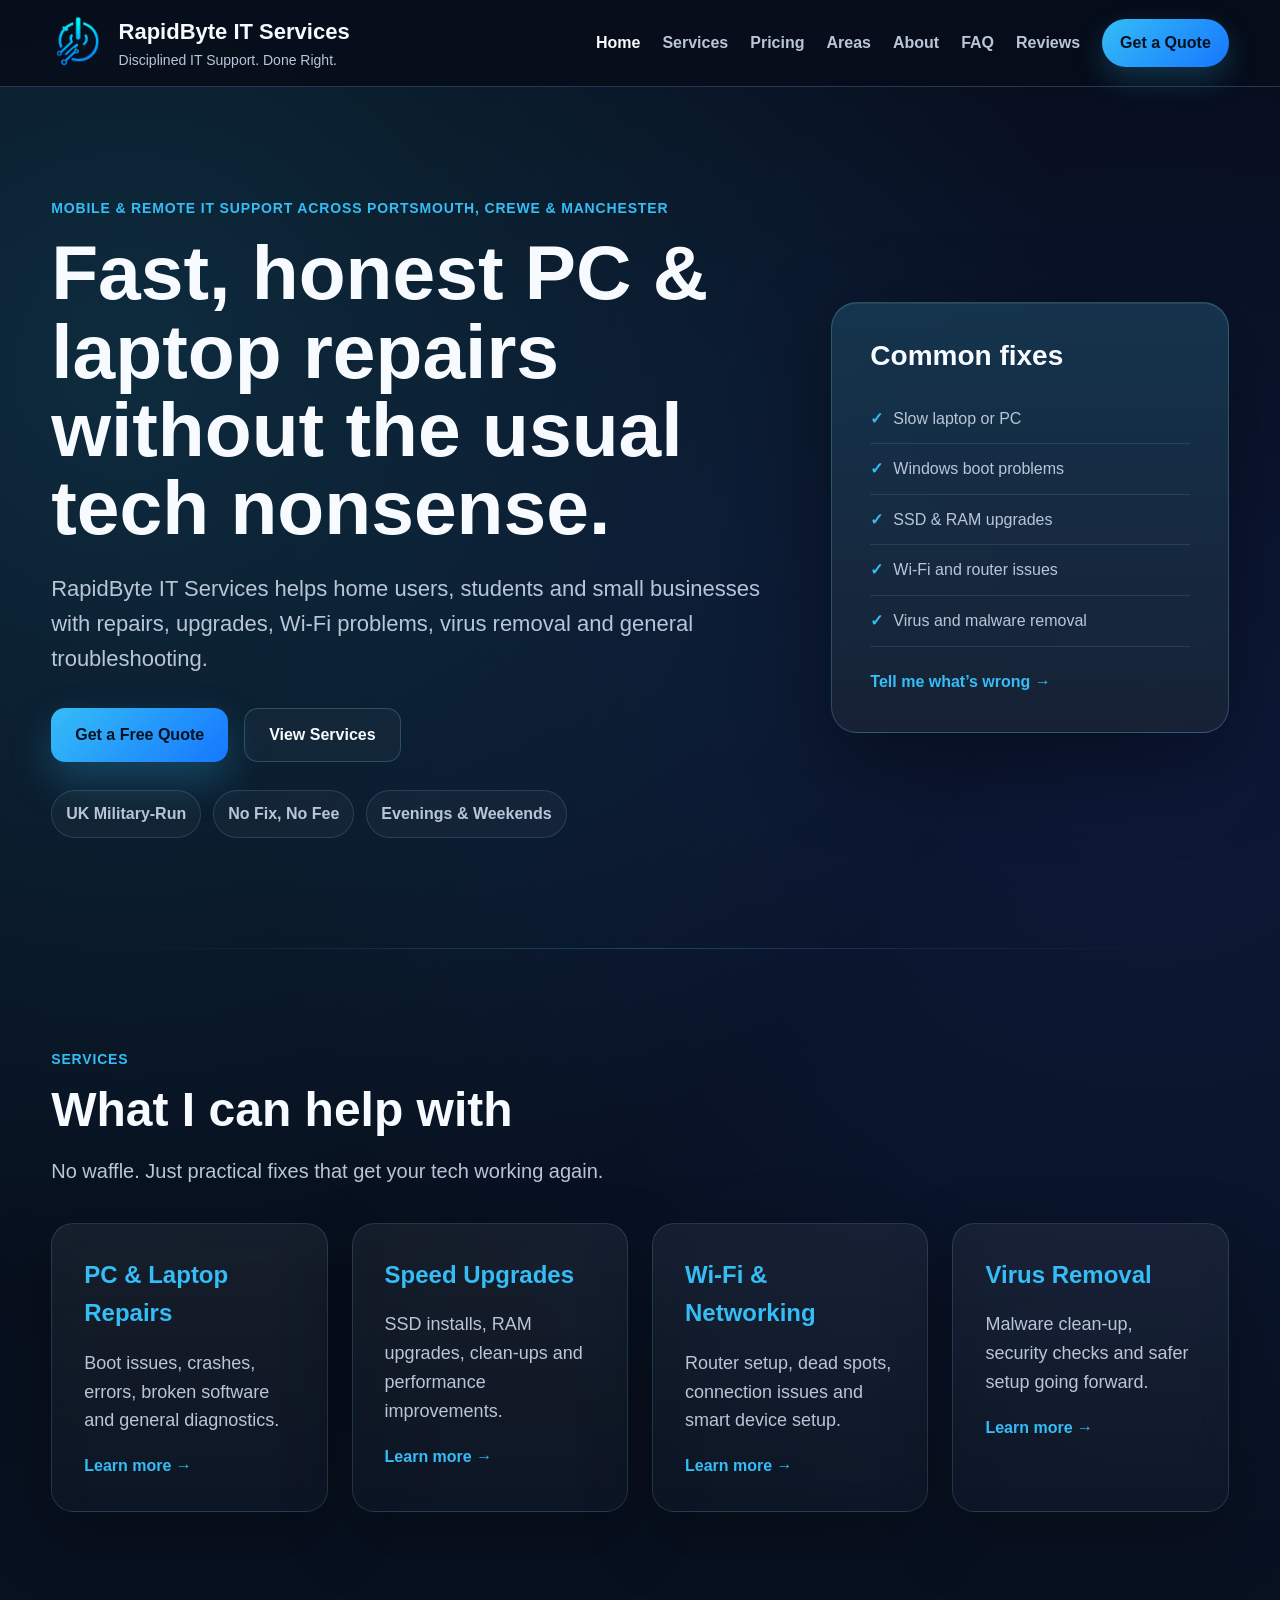
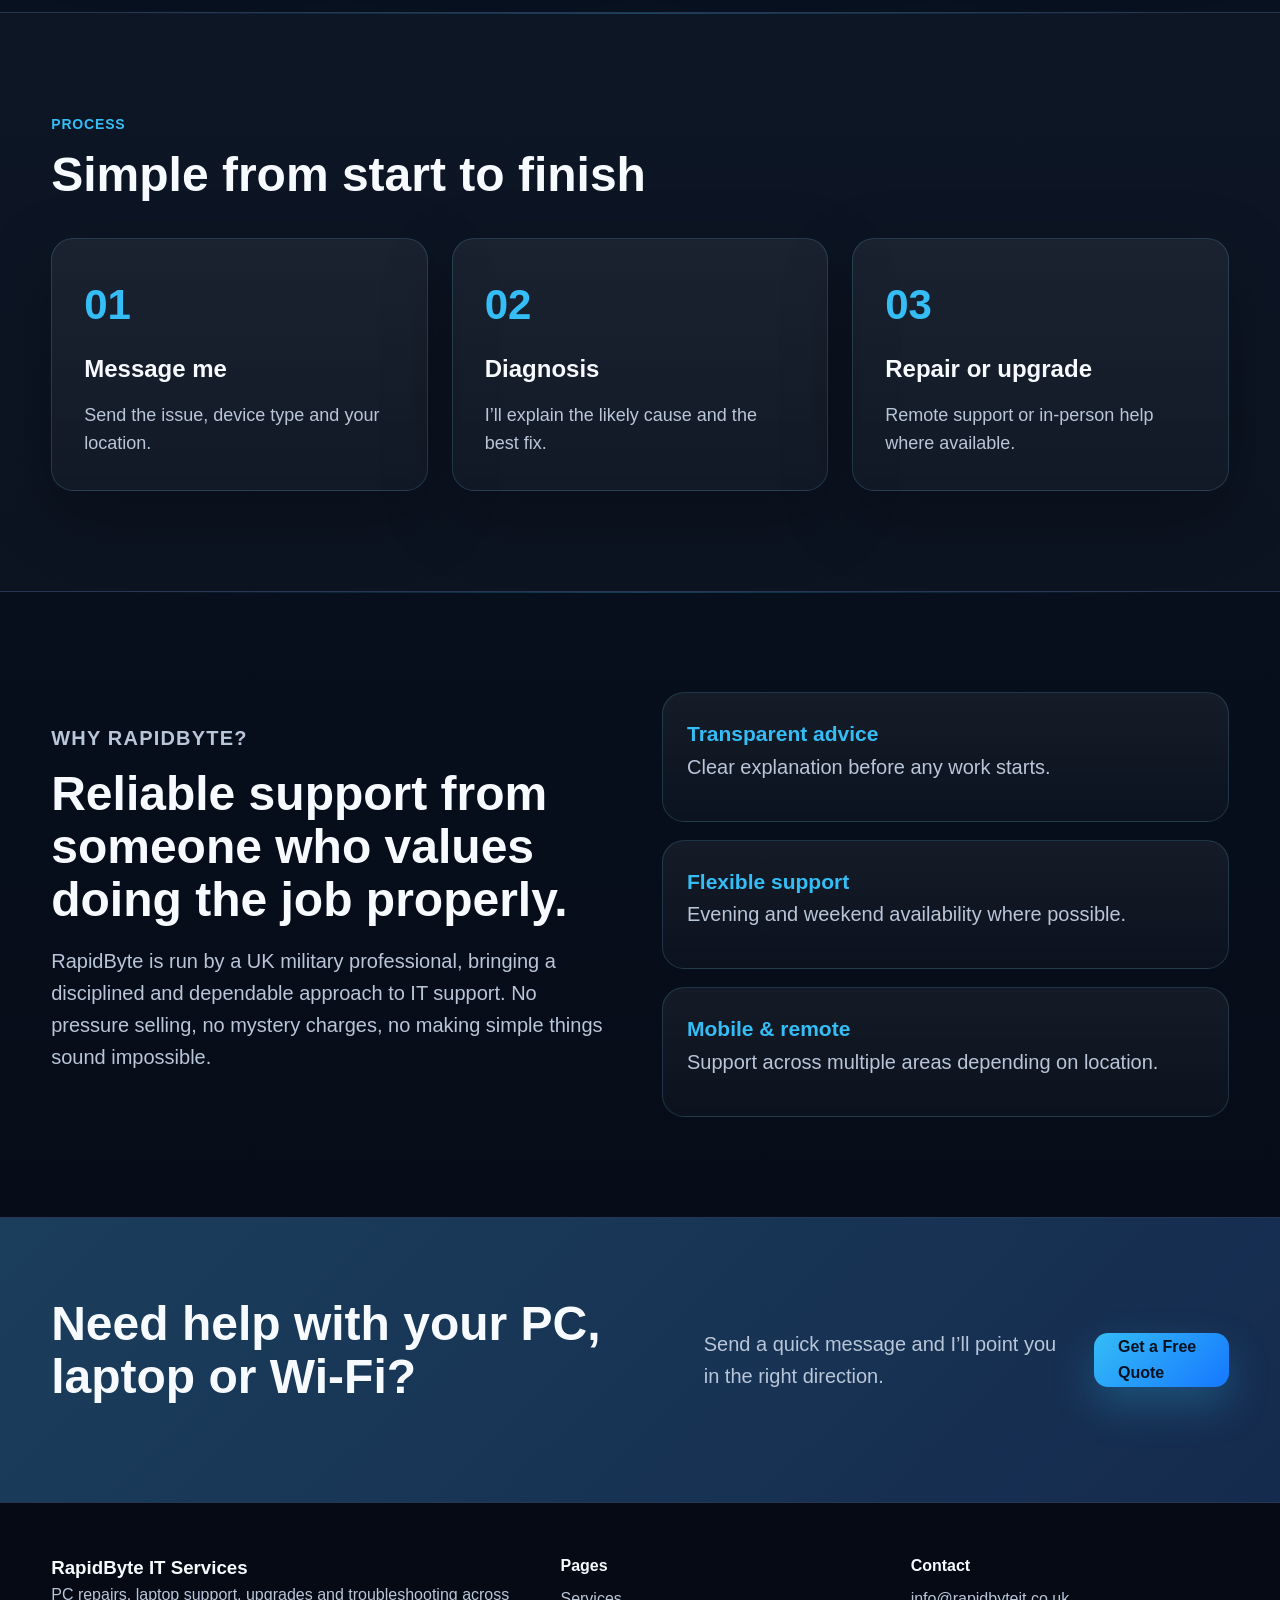
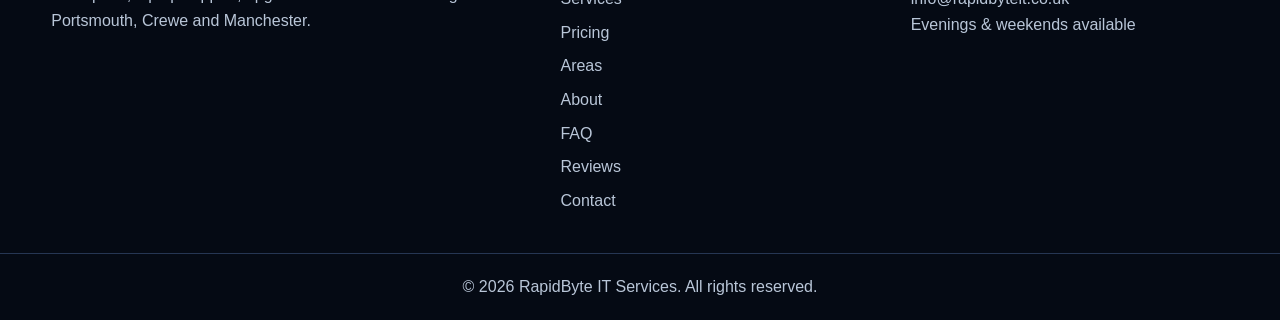
==== commit 3ce18b8f: "Add files via upload" ====
--- a/index.html
+++ b/index.html
@@ -186,6 +186,9 @@
       <a href="services.html">Services</a>
       <a href="pricing.html">Pricing</a>
       <a href="areas.html">Areas</a>
+      <a href="about.html">About</a>
+      <a href="faq.html">FAQ</a>
+      <a href="reviews.html">Reviews</a>
       <a href="contact.html">Contact</a>
     </div>
     <div>
--- a/css/style.css
+++ b/css/style.css
@@ -786,4 +786,101 @@
   .hero {
     padding: 70px 0;
   }
+
+  @media (max-width: 1000px) {
+  .menu-toggle {
+    display: block;
+  }
+
+  .site-nav {
+    display: none;
+    position: absolute;
+    top: 86px;
+    left: 0;
+    right: 0;
+    background: #070d1a;
+    border-bottom: 1px solid var(--border);
+    padding: 20px;
+    flex-direction: column;
+  }
+
+  .site-nav.open {
+    display: flex;
+  }
+  /* =========================
+   NAV / DROPDOWN IMPROVEMENTS
+========================= */
+
+/* Make menu button clickable */
+.menu-toggle {
+  cursor: pointer;
+  transition: 0.2s ease;
+}
+
+/* Optional hover for menu button */
+.menu-toggle:hover {
+  background: rgba(255,255,255,0.05);
+}
+
+/* Nav links base */
+.site-nav a {
+  position: relative;
+  padding: 10px 14px;
+  border-radius: 10px;
+  transition: all 0.2s ease;
+  cursor: pointer;
+}
+
+/* Glow hover effect */
+.site-nav a:hover {
+  color: #fff;
+  background: rgba(53, 189, 246, 0.12);
+  box-shadow: 0 0 12px rgba(53, 189, 246, 0.4);
+  text-shadow: 0 0 8px rgba(53, 189, 246, 0.7);
+  transform: translateY(-2px);
+}
+
+/* Active page styling */
+.site-nav .active {
+  background: rgba(53, 189, 246, 0.18);
+  box-shadow: 0 0 10px rgba(53, 189, 246, 0.3);
+  color: #fff;
+}
+
+/* =========================
+   MOBILE DROPDOWN FIX
+========================= */
+
+@media (max-width: 1000px) {
+
+  .menu-toggle {
+    display: block;
+  }
+
+  .site-nav {
+    display: none;
+    position: absolute;
+    top: 86px;
+    left: 0;
+    right: 0;
+    background: #070d1a;
+    border-bottom: 1px solid var(--border);
+    padding: 20px;
+    flex-direction: column;
+    gap: 10px;
+  }
+
+  /* When menu is opened via JS */
+  .site-nav.open {
+    display: flex;
+  }
+
+  /* Make mobile links bigger/easier to tap */
+  .site-nav a {
+    width: 100%;
+    padding: 14px;
+    text-align: center;
+  }
+}
+}
 }
